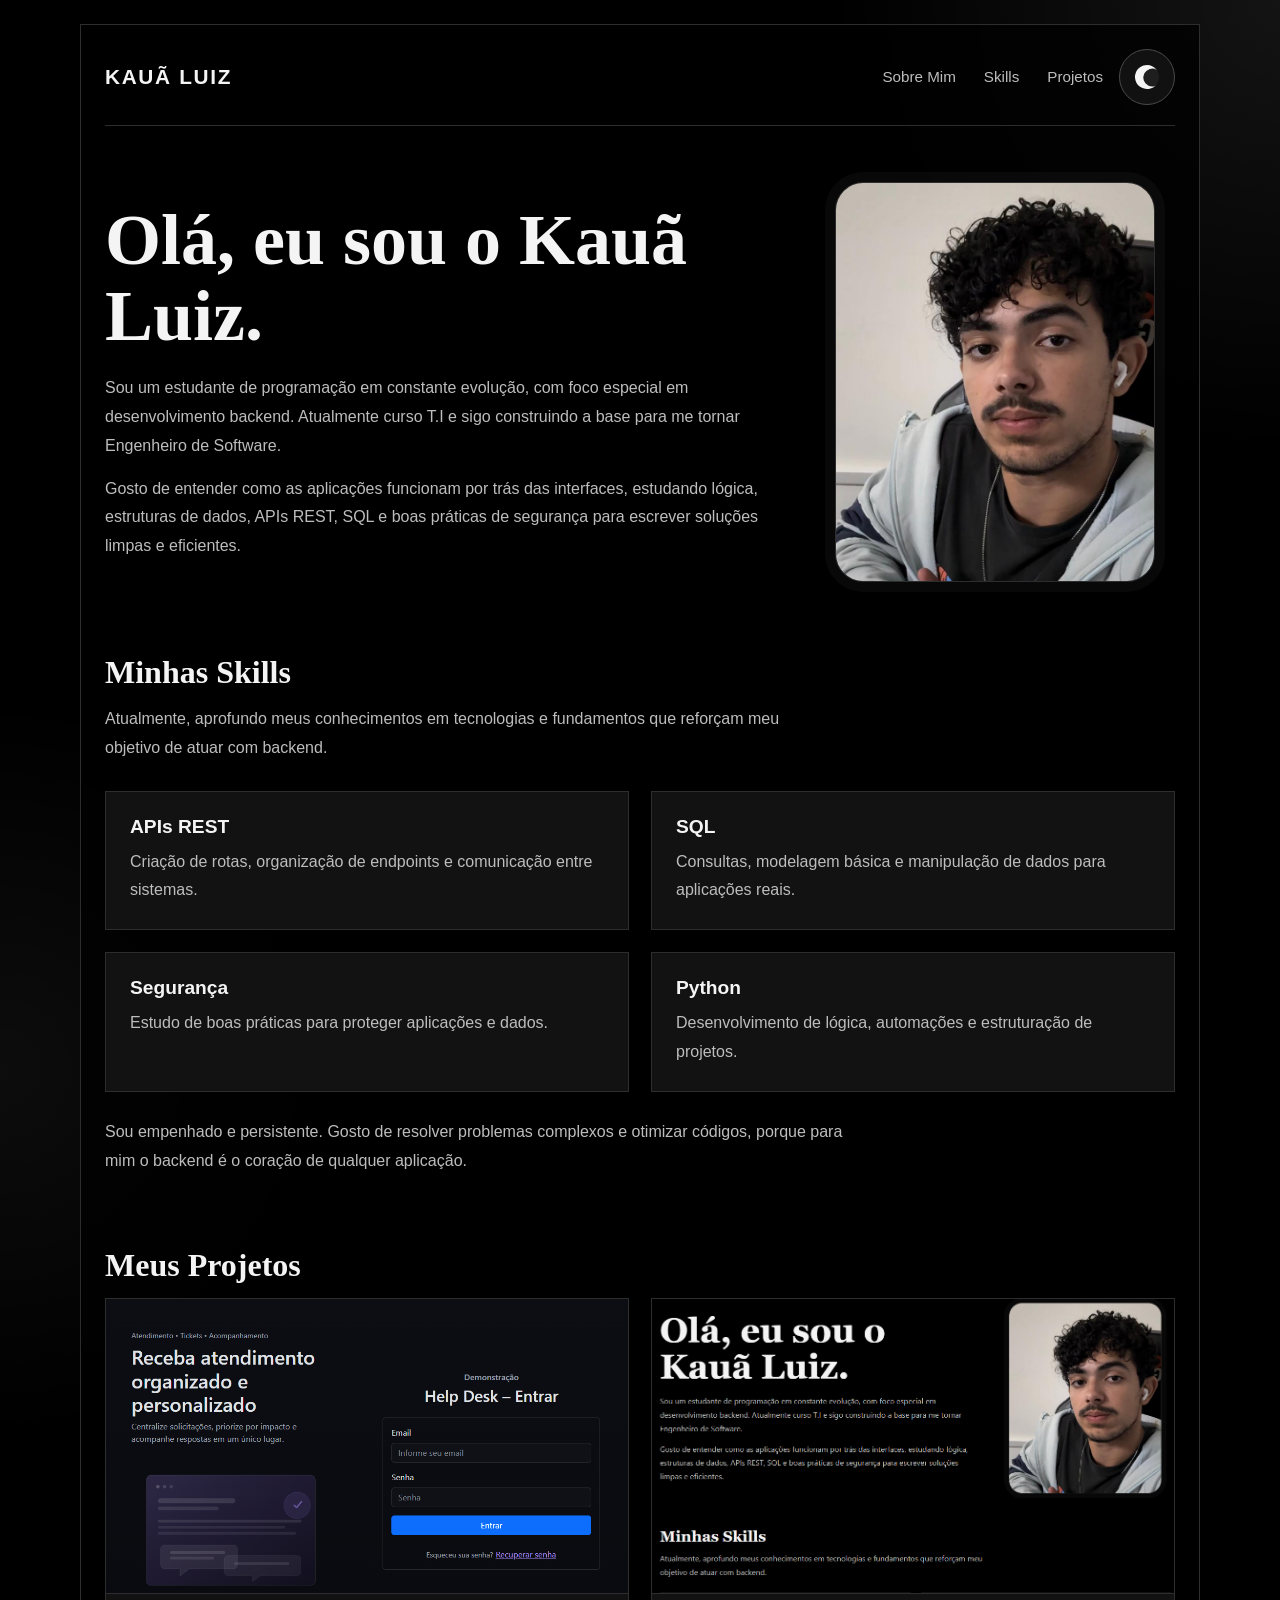
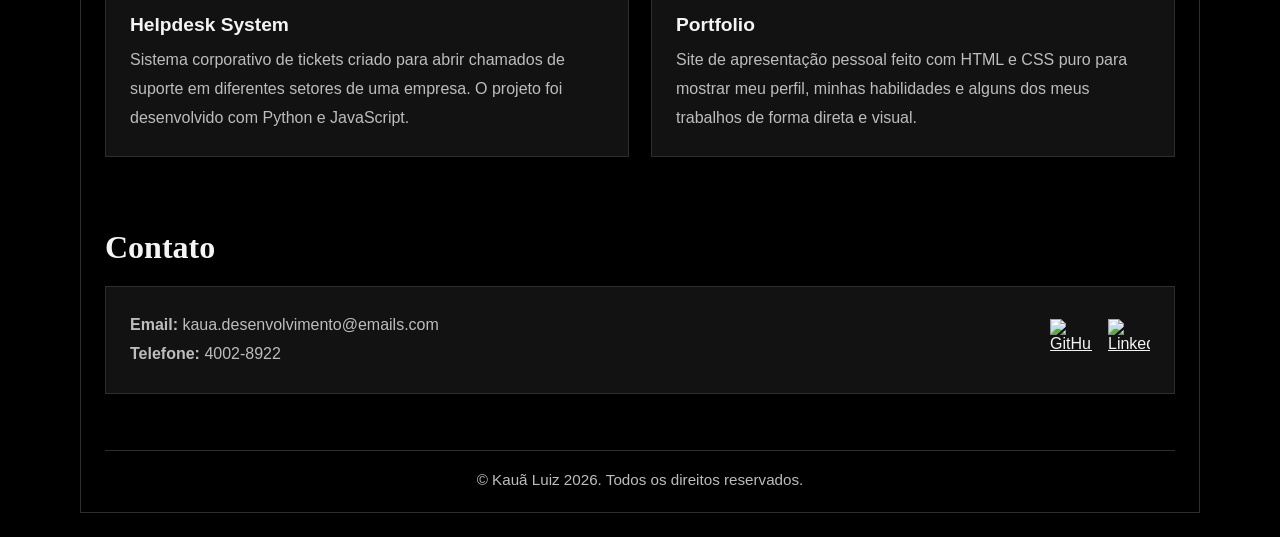
==== index.html @ 71918ac2 "Rename portfolio.html to index.html" ====
<!DOCTYPE html>
<html lang="pt-BR">
<head>
    <meta charset="UTF-8">
    <meta name="viewport" content="width=device-width, initial-scale=1.0">
    <title>Portfólio | Kauã Luiz</title>
    <link rel="stylesheet" href="style.css">
</head>
<body>
    <div id="topo"></div>
    <div class="pagina">
        <header class="topo">
            <p class="marca">Kauã Luiz</p>
            <div class="topo-acoes">
                <nav aria-label="Menu principal">
                    <ul class="menu">
                        <li><a href="#about">Sobre Mim</a></li>
                        <li><a href="#skills">Skills</a></li>
                        <li><a href="#projects">Projetos</a></li>
                    </ul>
                </nav>
                <button class="botao-tema" id="botao-tema" type="button" aria-label="Ativar tema claro" title="Ativar tema claro">
                    <span class="icone-tema icone-sol" aria-hidden="true"></span>
                    <span class="icone-tema icone-lua" aria-hidden="true"></span>
                </button>
            </div>
        </header>

        <main>
            <section class="hero" id="about">
                <div class="hero-texto">
                    <h1>Olá, eu sou o Kauã Luiz.</h1>
                    <p class="descricao-principal">
                        Sou um estudante de programação em constante evolução, com foco especial em desenvolvimento backend.
                        Atualmente curso T.I e sigo construindo a base para me tornar Engenheiro de Software.
                    </p>
                    <p class="descricao-secundaria">
                        Gosto de entender como as aplicações funcionam por trás das interfaces, estudando lógica,
                        estruturas de dados, APIs REST, SQL e boas práticas de segurança para escrever soluções limpas e eficientes.
                    </p>
                </div>

                <div class="hero-imagem">
                    <div class="moldura-imagem">
                        <img src="imagens/Foto_minha.jpeg" alt="Foto de perfil de Kauã Luiz">
                    </div>
                </div>
            </section>

            <section class="secao" id="skills">
                <h2>Minhas Skills</h2>
                <p class="secao-intro">
                    Atualmente, aprofundo meus conhecimentos em tecnologias e fundamentos que reforçam meu objetivo de atuar com backend.
                </p>

                <div class="skills-grid">
                    <article class="card-skill">
                        <h3>APIs REST</h3>
                        <p>Criação de rotas, organização de endpoints e comunicação entre sistemas.</p>
                    </article>
                    <article class="card-skill">
                        <h3>SQL</h3>
                        <p>Consultas, modelagem básica e manipulação de dados para aplicações reais.</p>
                    </article>
                    <article class="card-skill">
                        <h3>Segurança</h3>
                        <p>Estudo de boas práticas para proteger aplicações e dados.</p>
                    </article>
                    <article class="card-skill">
                        <h3>Python</h3>
                        <p>Desenvolvimento de lógica, automações e estruturação de projetos.</p>
                    </article>
                </div>

                <p class="texto-apoio">
                    Sou empenhado e persistente. Gosto de resolver problemas complexos e otimizar códigos,
                    porque para mim o backend é o coração de qualquer aplicação.
                </p>
            </section>

            <section class="secao" id="projects">
                <h2>Meus Projetos</h2>

                <div class="projetos-grid">
                    <article class="card-projeto">
                        <a class="projeto-imagem-link" href="https://github.com/Kaua-TechDev/Helpdesk-System" target="_blank" rel="noopener noreferrer" aria-label="Abrir repositório do Helpdesk System">
                            <img class="projeto-imagem" src="imagens/image.png" alt="Imagem do projeto Helpdesk System">
                        </a>
                        <h3>Helpdesk System</h3>
                        <p>
                            Sistema corporativo de tickets criado para abrir chamados de suporte em diferentes setores de uma empresa.
                            O projeto foi desenvolvido com Python e JavaScript.
                        </p>
                    </article>

                    <article class="card-projeto">
                        <a class="projeto-imagem-link" href="https://github.com/Kaua-TechDev/Portfolio" target="_blank" rel="noopener noreferrer" aria-label="Abrir repositório do Portfolio">
                            <img class="projeto-imagem" src="imagens/image_portfolio.png" alt="Imagem do projeto Portfolio">
                        </a>
                        <h3>Portfolio</h3>
                        <p>
                            Site de apresentação pessoal feito com HTML e CSS puro para mostrar meu perfil,
                            minhas habilidades e alguns dos meus trabalhos de forma direta e visual.
                        </p>
                    </article>
                </div>
            </section>

            <section class="secao contato" id="contact">
                <h2>Contato</h2>
                <div class="contato-conteudo">
                    <div>
                        <p><strong>Email:</strong> kaua.desenvolvimento@emails.com</p>
                        <p><strong>Telefone:</strong> 4002-8922</p>
                    </div>

                    <ul class="redes-sociais">
                        <li>
                            <a href="https://github.com/Kaua-TechDev" target="_blank" rel="noopener noreferrer" aria-label="GitHub">
                                <img src="https://skillicons.dev/icons?i=github" alt="GitHub">
                            </a>
                        </li>
                        <li>
                            <a href="https://www.linkedin.com/in/kaua-luiz-234524169?utm_source=share_via&utm_content=profile&utm_medium=member_ios" target="_blank" rel="noopener noreferrer" aria-label="LinkedIn">
                                <img src="https://skillicons.dev/icons?i=linkedin" alt="LinkedIn">
                            </a>
                        </li>
                    </ul>
                </div>
            </section>
        </main>

        <footer>
            <p>© Kauã Luiz 2026. Todos os direitos reservados.</p>
        </footer>
    </div>

    <button class="botao-topo" id="botao-topo" type="button" aria-label="Voltar ao topo">
        ^
    </button>

    <script src="script.js"></script>
</body>
</html>
---- style.css ----
:root {
    --bg: #000000;
    --bg-accent-1: rgba(255, 255, 255, 0.08);
    --bg-accent-2: rgba(255, 255, 255, 0.05);
    --page-bg: rgba(0, 0, 0, 0.78);
    --surface: #0a0a0a;
    --surface-alt: #121212;
    --text: #f4f4f4;
    --muted: #bdbdbd;
    --line: #2d2d2d;
    --highlight: #f0f0f0;
    --frame-bg: linear-gradient(145deg, #1a1a1a, #050505);
    --frame-ring: rgba(255, 255, 255, 0.03);
    --button-bg: rgba(18, 18, 18, 0.95);
    --button-border: #4a4a4a;
    --button-hover: #7a7a7a;
}

body.tema-claro {
    --bg: #e9e1d4;
    --bg-accent-1: rgba(255, 255, 255, 0.85);
    --bg-accent-2: rgba(102, 76, 35, 0.12);
    --page-bg: rgba(255, 252, 246, 0.96);
    --surface: #f4ede2;
    --surface-alt: #fffdf8;
    --text: #111111;
    --muted: #3f3a34;
    --line: #b7aa97;
    --highlight: #000000;
    --frame-bg: linear-gradient(145deg, #fff7eb, #e7dbc8);
    --frame-ring: rgba(17, 17, 17, 0.12);
    --button-bg: rgba(255, 252, 246, 0.98);
    --button-border: #9f907d;
    --button-hover: #6e604f;
}

* {
    box-sizing: border-box;
    margin: 0;
    padding: 0;
}

html {
    scroll-behavior: smooth;
}

body {
    background:
        radial-gradient(circle at top right, var(--bg-accent-1), transparent 18%),
        radial-gradient(circle at left center, var(--bg-accent-2), transparent 22%),
        var(--bg);
    color: var(--text);
    font-family: "Segoe UI", Tahoma, Geneva, Verdana, sans-serif;
    min-height: 100vh;
    transition: background-color 0.25s ease, color 0.25s ease;
}

a {
    color: inherit;
}

img {
    display: block;
    max-width: 100%;
}

.pagina {
    width: min(1120px, calc(100% - 32px));
    margin: 24px auto;
    padding: 24px;
    border: 1px solid var(--line);
    background-color: var(--page-bg);
    transition: background-color 0.25s ease, border-color 0.25s ease;
}

.topo {
    display: flex;
    justify-content: space-between;
    align-items: center;
    gap: 24px;
    padding-bottom: 20px;
    border-bottom: 1px solid var(--line);
}

.topo-acoes {
    display: flex;
    align-items: center;
    gap: 16px;
}

.marca {
    font-size: 1.3rem;
    font-weight: 700;
    letter-spacing: 0.08em;
    text-transform: uppercase;
}

.menu {
    list-style: none;
    display: flex;
    gap: 28px;
    flex-wrap: wrap;
}

.menu a {
    color: var(--muted);
    text-decoration: none;
    font-size: 0.95rem;
    transition: color 0.25s ease;
}

.menu a:hover {
    color: var(--highlight);
}

.botao-tema {
    width: 56px;
    height: 56px;
    padding: 0;
    position: relative;
    display: inline-flex;
    align-items: center;
    justify-content: center;
    border: 1px solid var(--button-border);
    background-color: var(--button-bg);
    color: var(--text);
    border-radius: 50%;
    cursor: pointer;
    transition: border-color 0.25s ease, background-color 0.25s ease, color 0.25s ease, transform 0.25s ease;
}

.botao-tema:hover {
    border-color: var(--button-hover);
    transform: translateY(-1px);
}

.icone-tema {
    position: absolute;
    inset: 0;
    margin: auto;
    transition: opacity 0.25s ease, transform 0.25s ease;
}

.icone-sol {
    width: 20px;
    height: 20px;
    border-radius: 50%;
    border: 3px solid currentColor;
    box-shadow:
        0 -12px 0 -9px currentColor,
        0 12px 0 -9px currentColor,
        12px 0 0 -9px currentColor,
        -12px 0 0 -9px currentColor,
        8px 8px 0 -9px currentColor,
        -8px 8px 0 -9px currentColor,
        8px -8px 0 -9px currentColor,
        -8px -8px 0 -9px currentColor;
    opacity: 0;
    transform: scale(0.7) rotate(-30deg);
}

.icone-lua {
    width: 24px;
    height: 24px;
    position: absolute;
    border-radius: 50%;
    transform: scale(1) rotate(28deg);
}

.icone-lua::before,
.icone-lua::after {
    content: "";
    position: absolute;
    border-radius: 50%;
}

.icone-lua::before {
    inset: 0;
    background-color: currentColor;
}

.icone-lua::after {
    width: 18px;
    height: 18px;
    top: 1px;
    left: 8px;
    background-color: var(--button-bg);
}

body.tema-claro .icone-sol {
    opacity: 1;
    transform: scale(1) rotate(0deg);
}

body.tema-claro .icone-lua {
    opacity: 0;
    transform: scale(0.7) rotate(58deg);
}

main {
    display: flex;
    flex-direction: column;
    gap: 72px;
    padding: 56px 0;
}

.hero {
    display: grid;
    grid-template-columns: minmax(0, 1.5fr) minmax(260px, 360px);
    align-items: center;
    gap: 40px;
}

.hero h1,
.secao h2 {
    font-family: Georgia, "Times New Roman", serif;
}

.hero h1 {
    font-size: clamp(2.4rem, 6vw, 4.5rem);
    line-height: 1.05;
    margin-bottom: 20px;
}

.descricao-principal,
.descricao-secundaria,
.secao-intro,
.card-skill p,
.card-projeto p,
.texto-apoio,
.contato p {
    color: var(--muted);
    font-size: 1rem;
    line-height: 1.8;
}

.descricao-secundaria {
    margin-top: 14px;
}

.hero-imagem {
    display: flex;
    justify-content: center;
}

.moldura-imagem {
    width: min(320px, 100%);
    aspect-ratio: 4 / 5;
    border-radius: 28px;
    border: 1px solid var(--line);
    background: var(--frame-bg);
    box-shadow: 0 0 0 10px var(--frame-ring);
    overflow: hidden;
}

.moldura-imagem img {
    width: 100%;
    height: 100%;
    object-fit: cover;
    border-radius: 20px;
    object-position: center 20%;
}

.secao h2 {
    font-size: 2rem;
    margin-bottom: 14px;
}

.secao-intro {
    max-width: 720px;
    margin-bottom: 28px;
}

.skills-grid,
.projetos-grid {
    display: grid;
    grid-template-columns: repeat(2, minmax(0, 1fr));
    gap: 22px;
}

.card-skill,
.card-projeto,
.contato-conteudo {
    border: 1px solid var(--line);
    background-color: var(--surface-alt);
    transition: background-color 0.25s ease, border-color 0.25s ease;
}

.card-skill,
.card-projeto {
    padding: 24px;
}

.card-skill h3,
.card-projeto h3 {
    font-size: 1.2rem;
    margin-bottom: 10px;
}

.card-projeto {
    overflow: hidden;
}

.projeto-imagem-link {
    display: block;
    margin: -24px -24px 20px;
    border-bottom: 1px solid var(--line);
}

.projeto-imagem {
    width: 100%;
    aspect-ratio: 16 / 9;
    object-fit: cover;
    transition: transform 0.25s ease, opacity 0.25s ease;
}

.projeto-imagem-link:hover .projeto-imagem {
    transform: scale(1.02);
    opacity: 0.9;
}

.texto-apoio {
    margin-top: 26px;
    max-width: 760px;
}

.contato-conteudo {
    margin-top: 20px;
    padding: 24px;
    display: flex;
    justify-content: space-between;
    align-items: center;
    gap: 24px;
    flex-wrap: wrap;
}

.redes-sociais {
    list-style: none;
    display: flex;
    gap: 16px;
}

.redes-sociais img {
    width: 42px;
    height: 42px;
}

footer {
    border-top: 1px solid var(--line);
    padding-top: 20px;
}

footer p {
    color: var(--muted);
    text-align: center;
    font-size: 0.95rem;
}

.botao-topo {
    position: fixed;
    right: 24px;
    bottom: 24px;
    padding: 12px 18px;
    display: flex;
    align-items: center;
    justify-content: center;
    border: 1px solid var(--button-border);
    border-radius: 999px;
    background-color: var(--button-bg);
    color: var(--text);
    font-size: 1.45rem;
    line-height: 1;
    cursor: pointer;
    box-shadow: 0 12px 28px rgba(0, 0, 0, 0.35);
    opacity: 0;
    visibility: hidden;
    transform: translateY(12px);
    transition: opacity 0.25s ease, transform 0.25s ease, visibility 0.25s ease, border-color 0.25s ease;
}

.botao-topo:hover {
    border-color: var(--button-hover);
}

.botao-topo.visivel {
    opacity: 1;
    visibility: visible;
    transform: translateY(0);
}

@media (max-width: 860px) {
    .hero,
    .skills-grid,
    .projetos-grid {
        grid-template-columns: 1fr;
    }

    .hero {
        text-align: center;
    }

    .hero-imagem {
        order: -1;
    }

    .secao-intro,
    .texto-apoio {
        max-width: none;
    }
}

@media (max-width: 640px) {
    .pagina {
        width: min(100% - 20px, 1120px);
        margin: 10px auto;
        padding: 18px;
    }

    .topo {
        flex-direction: column;
    }

    .topo-acoes {
        flex-direction: column;
        width: 100%;
    }

    .menu {
        justify-content: center;
    }

    .botao-tema {
        width: 56px;
        max-width: none;
    }

    main {
        gap: 56px;
        padding: 40px 0;
    }

    .hero h1 {
        font-size: 2.5rem;
    }

    .contato-conteudo {
        justify-content: center;
        text-align: center;
    }

    .botao-topo {
        right: 16px;
        bottom: 16px;
        padding: 10px 16px;
    }
}
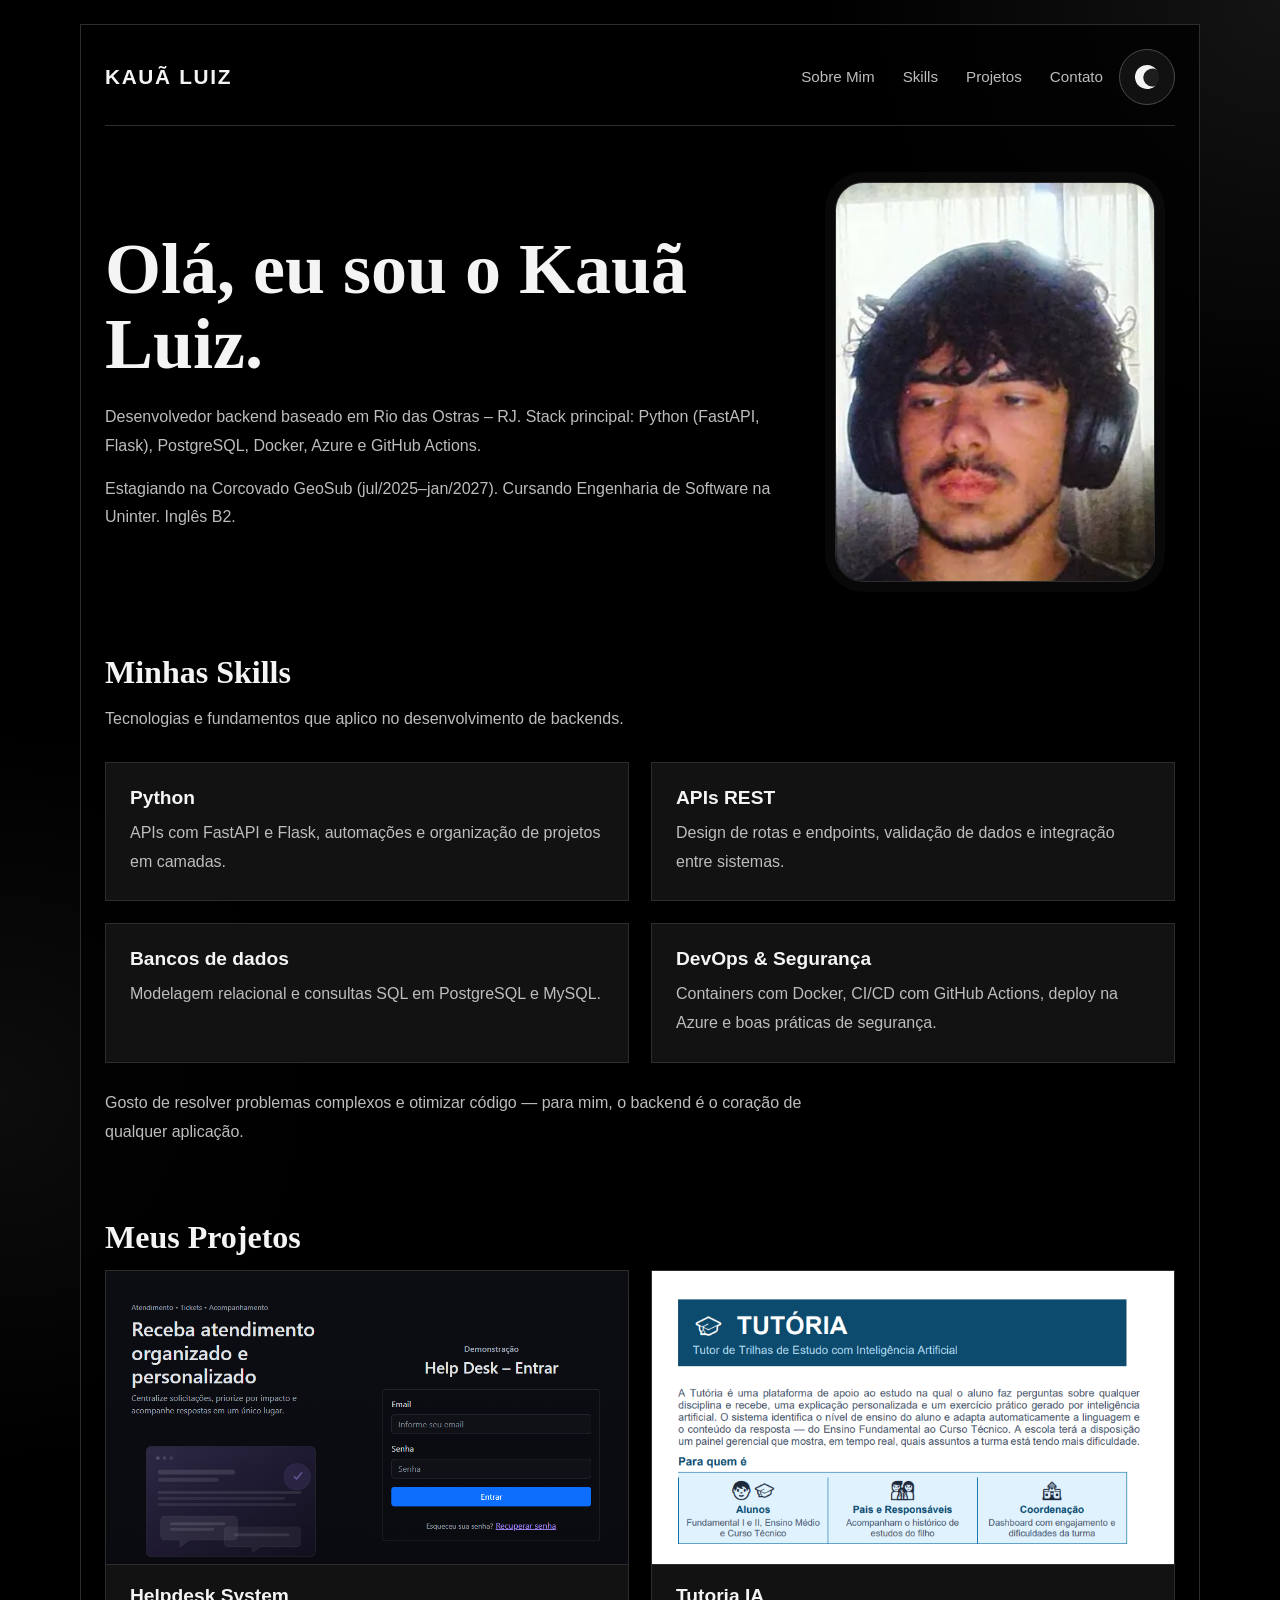
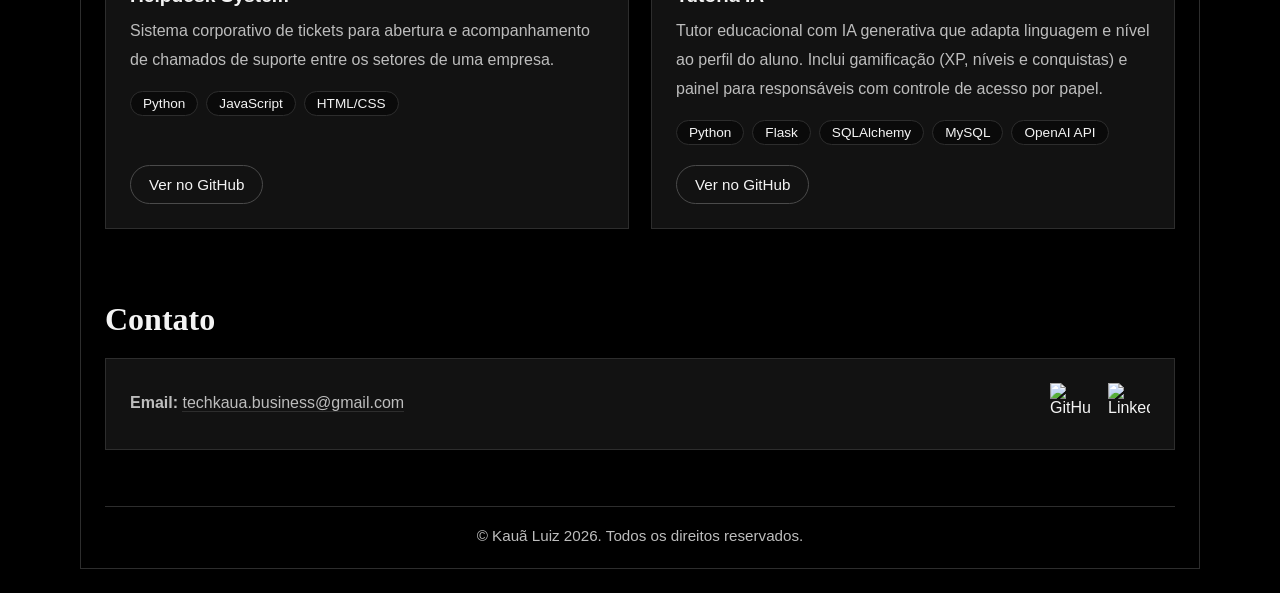
==== commit 877d8be8: "Atualiza conteúdo, contatos e projetos do portfólio - Atualiza seção Sobre e cards de skills com a s" ====
--- a/index.html
+++ b/index.html
@@ -17,6 +17,7 @@
                         <li><a href="#about">Sobre Mim</a></li>
                         <li><a href="#skills">Skills</a></li>
                         <li><a href="#projects">Projetos</a></li>
+                        <li><a href="#contact">Contato</a></li>
                     </ul>
                 </nav>
                 <button class="botao-tema" id="botao-tema" type="button" aria-label="Ativar tema claro" title="Ativar tema claro">
@@ -31,12 +32,12 @@
                 <div class="hero-texto">
                     <h1>Olá, eu sou o Kauã Luiz.</h1>
                     <p class="descricao-principal">
-                        Sou um estudante de programação em constante evolução, com foco especial em desenvolvimento backend.
-                        Atualmente curso T.I e sigo construindo a base para me tornar Engenheiro de Software.
+                        Desenvolvedor backend baseado em Rio das Ostras – RJ. Stack principal:
+                        Python (FastAPI, Flask), PostgreSQL, Docker, Azure e GitHub Actions.
                     </p>
                     <p class="descricao-secundaria">
-                        Gosto de entender como as aplicações funcionam por trás das interfaces, estudando lógica,
-                        estruturas de dados, APIs REST, SQL e boas práticas de segurança para escrever soluções limpas e eficientes.
+                        Estagiando na Corcovado GeoSub (jul/2025–jan/2027). Cursando
+                        Engenharia de Software na Uninter. Inglês B2.
                     </p>
                 </div>
 
@@ -50,31 +51,30 @@
             <section class="secao" id="skills">
                 <h2>Minhas Skills</h2>
                 <p class="secao-intro">
-                    Atualmente, aprofundo meus conhecimentos em tecnologias e fundamentos que reforçam meu objetivo de atuar com backend.
+                    Tecnologias e fundamentos que aplico no desenvolvimento de backends.
                 </p>
 
                 <div class="skills-grid">
                     <article class="card-skill">
-                        <h3>APIs REST</h3>
-                        <p>Criação de rotas, organização de endpoints e comunicação entre sistemas.</p>
+                        <h3>Python</h3>
+                        <p>APIs com FastAPI e Flask, automações e organização de projetos em camadas.</p>
                     </article>
                     <article class="card-skill">
-                        <h3>SQL</h3>
-                        <p>Consultas, modelagem básica e manipulação de dados para aplicações reais.</p>
+                        <h3>APIs REST</h3>
+                        <p>Design de rotas e endpoints, validação de dados e integração entre sistemas.</p>
                     </article>
                     <article class="card-skill">
-                        <h3>Segurança</h3>
-                        <p>Estudo de boas práticas para proteger aplicações e dados.</p>
+                        <h3>Bancos de dados</h3>
+                        <p>Modelagem relacional e consultas SQL em PostgreSQL e MySQL.</p>
                     </article>
                     <article class="card-skill">
-                        <h3>Python</h3>
-                        <p>Desenvolvimento de lógica, automações e estruturação de projetos.</p>
+                        <h3>DevOps &amp; Segurança</h3>
+                        <p>Containers com Docker, CI/CD com GitHub Actions, deploy na Azure e boas práticas de segurança.</p>
                     </article>
                 </div>
 
                 <p class="texto-apoio">
-                    Sou empenhado e persistente. Gosto de resolver problemas complexos e otimizar códigos,
-                    porque para mim o backend é o coração de qualquer aplicação.
+                    Gosto de resolver problemas complexos e otimizar código — para mim, o backend é o coração de qualquer aplicação.
                 </p>
             </section>
 
@@ -88,20 +88,34 @@
                         </a>
                         <h3>Helpdesk System</h3>
                         <p>
-                            Sistema corporativo de tickets criado para abrir chamados de suporte em diferentes setores de uma empresa.
-                            O projeto foi desenvolvido com Python e JavaScript.
+                            Sistema corporativo de tickets para abertura e acompanhamento de chamados de suporte
+                            entre os setores de uma empresa.
                         </p>
+                        <ul class="projeto-tags" aria-label="Tecnologias">
+                            <li>Python</li>
+                            <li>JavaScript</li>
+                            <li>HTML/CSS</li>
+                        </ul>
+                        <a class="botao-projeto" href="https://github.com/Kaua-TechDev/Helpdesk-System" target="_blank" rel="noopener noreferrer">Ver no GitHub</a>
                     </article>
 
                     <article class="card-projeto">
-                        <a class="projeto-imagem-link" href="https://github.com/Kaua-TechDev/Portfolio" target="_blank" rel="noopener noreferrer" aria-label="Abrir repositório do Portfolio">
-                            <img class="projeto-imagem" src="imagens/image_portfolio.png" alt="Imagem do projeto Portfolio">
+                        <a class="projeto-imagem-link" href="https://github.com/Kaua-TechDev/Tutoria_IA" target="_blank" rel="noopener noreferrer" aria-label="Abrir repositório do Tutoria IA">
+                            <img class="projeto-imagem" src="imagens/image_tutoria.png" alt="Capa do projeto Tutória, tutor de trilhas de estudo com IA">
                         </a>
-                        <h3>Portfolio</h3>
+                        <h3>Tutoria IA</h3>
                         <p>
-                            Site de apresentação pessoal feito com HTML e CSS puro para mostrar meu perfil,
-                            minhas habilidades e alguns dos meus trabalhos de forma direta e visual.
+                            Tutor educacional com IA generativa que adapta linguagem e nível ao perfil do aluno.
+                            Inclui gamificação (XP, níveis e conquistas) e painel para responsáveis com controle de acesso por papel.
                         </p>
+                        <ul class="projeto-tags" aria-label="Tecnologias">
+                            <li>Python</li>
+                            <li>Flask</li>
+                            <li>SQLAlchemy</li>
+                            <li>MySQL</li>
+                            <li>OpenAI API</li>
+                        </ul>
+                        <a class="botao-projeto" href="https://github.com/Kaua-TechDev/Tutoria_IA" target="_blank" rel="noopener noreferrer">Ver no GitHub</a>
                     </article>
                 </div>
             </section>
@@ -110,8 +124,7 @@
                 <h2>Contato</h2>
                 <div class="contato-conteudo">
                     <div>
-                        <p><strong>Email:</strong> kaua.desenvolvimento@emails.com</p>
-                        <p><strong>Telefone:</strong> 4002-8922</p>
+                        <p><strong>Email:</strong> <a href="mailto:techkaua.business@gmail.com">techkaua.business@gmail.com</a></p>
                     </div>
 
                     <ul class="redes-sociais">
@@ -121,7 +134,7 @@
                             </a>
                         </li>
                         <li>
-                            <a href="https://www.linkedin.com/in/kaua-luiz-234524169?utm_source=share_via&utm_content=profile&utm_medium=member_ios" target="_blank" rel="noopener noreferrer" aria-label="LinkedIn">
+                            <a href="https://www.linkedin.com/in/kaua-luiz-234524169" target="_blank" rel="noopener noreferrer" aria-label="LinkedIn">
                                 <img src="https://skillicons.dev/icons?i=linkedin" alt="LinkedIn">
                             </a>
                         </li>
--- a/style.css
+++ b/style.css
@@ -283,7 +283,13 @@
 .contato-conteudo {
     border: 1px solid var(--line);
     background-color: var(--surface-alt);
-    transition: background-color 0.25s ease, border-color 0.25s ease;
+    transition: background-color 0.25s ease, border-color 0.25s ease, transform 0.25s ease;
+}
+
+.card-skill:hover,
+.card-projeto:hover {
+    border-color: var(--button-hover);
+    transform: translateY(-3px);
 }
 
 .card-skill,
@@ -294,10 +300,13 @@
 .card-skill h3,
 .card-projeto h3 {
     font-size: 1.2rem;
+    font-weight: 700;
     margin-bottom: 10px;
 }
 
 .card-projeto {
+    display: flex;
+    flex-direction: column;
     overflow: hidden;
 }
 
@@ -317,6 +326,63 @@
 .projeto-imagem-link:hover .projeto-imagem {
     transform: scale(1.02);
     opacity: 0.9;
+}
+
+.projeto-tags {
+    list-style: none;
+    display: flex;
+    flex-wrap: wrap;
+    gap: 8px;
+    margin: 16px 0 20px;
+}
+
+.projeto-tags li {
+    padding: 4px 12px;
+    border: 1px solid var(--line);
+    border-radius: 999px;
+    background-color: var(--surface);
+    color: var(--text);
+    font-size: 0.85rem;
+}
+
+.botao-projeto {
+    align-self: flex-start;
+    margin-top: auto;
+    padding: 10px 18px;
+    border: 1px solid var(--button-border);
+    border-radius: 999px;
+    background-color: var(--button-bg);
+    color: var(--text);
+    font-size: 0.95rem;
+    text-decoration: none;
+    transition: border-color 0.25s ease, transform 0.25s ease;
+}
+
+.botao-projeto:hover {
+    border-color: var(--button-hover);
+    transform: translateY(-1px);
+}
+
+.contato a {
+    text-decoration: none;
+    border-bottom: 1px solid var(--line);
+    transition: border-color 0.25s ease, color 0.25s ease;
+}
+
+.contato a:hover {
+    color: var(--highlight);
+    border-color: var(--button-hover);
+}
+
+.redes-sociais a {
+    display: block;
+    border: none;
+    transition: transform 0.25s ease, opacity 0.25s ease;
+}
+
+.redes-sociais a:hover {
+    transform: translateY(-2px);
+    opacity: 0.85;
 }
 
 .texto-apoio {
@@ -427,6 +493,20 @@
 
     .menu {
         justify-content: center;
+        gap: 12px 20px;
+    }
+
+    .secao h2 {
+        font-size: 1.7rem;
+    }
+
+    .card-skill,
+    .card-projeto {
+        padding: 20px;
+    }
+
+    .projeto-imagem-link {
+        margin: -20px -20px 18px;
     }
 
     .botao-tema {
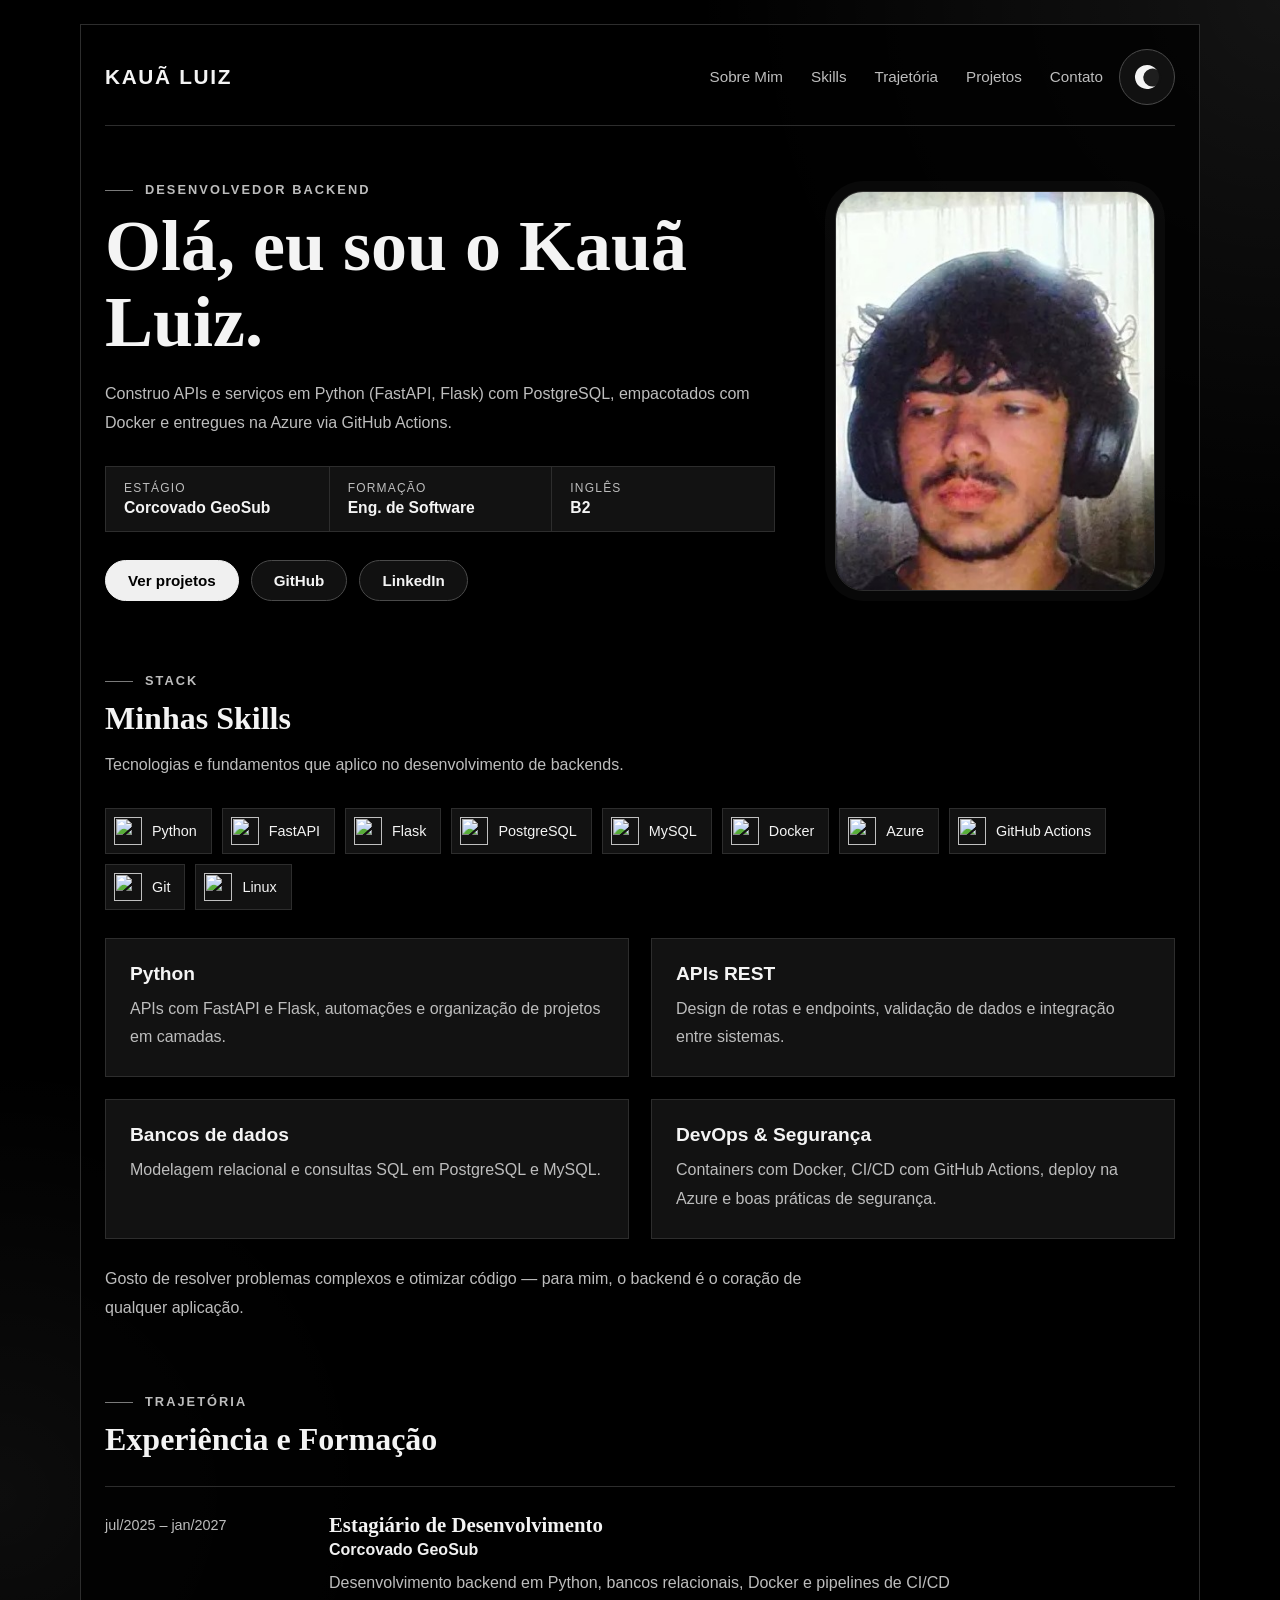
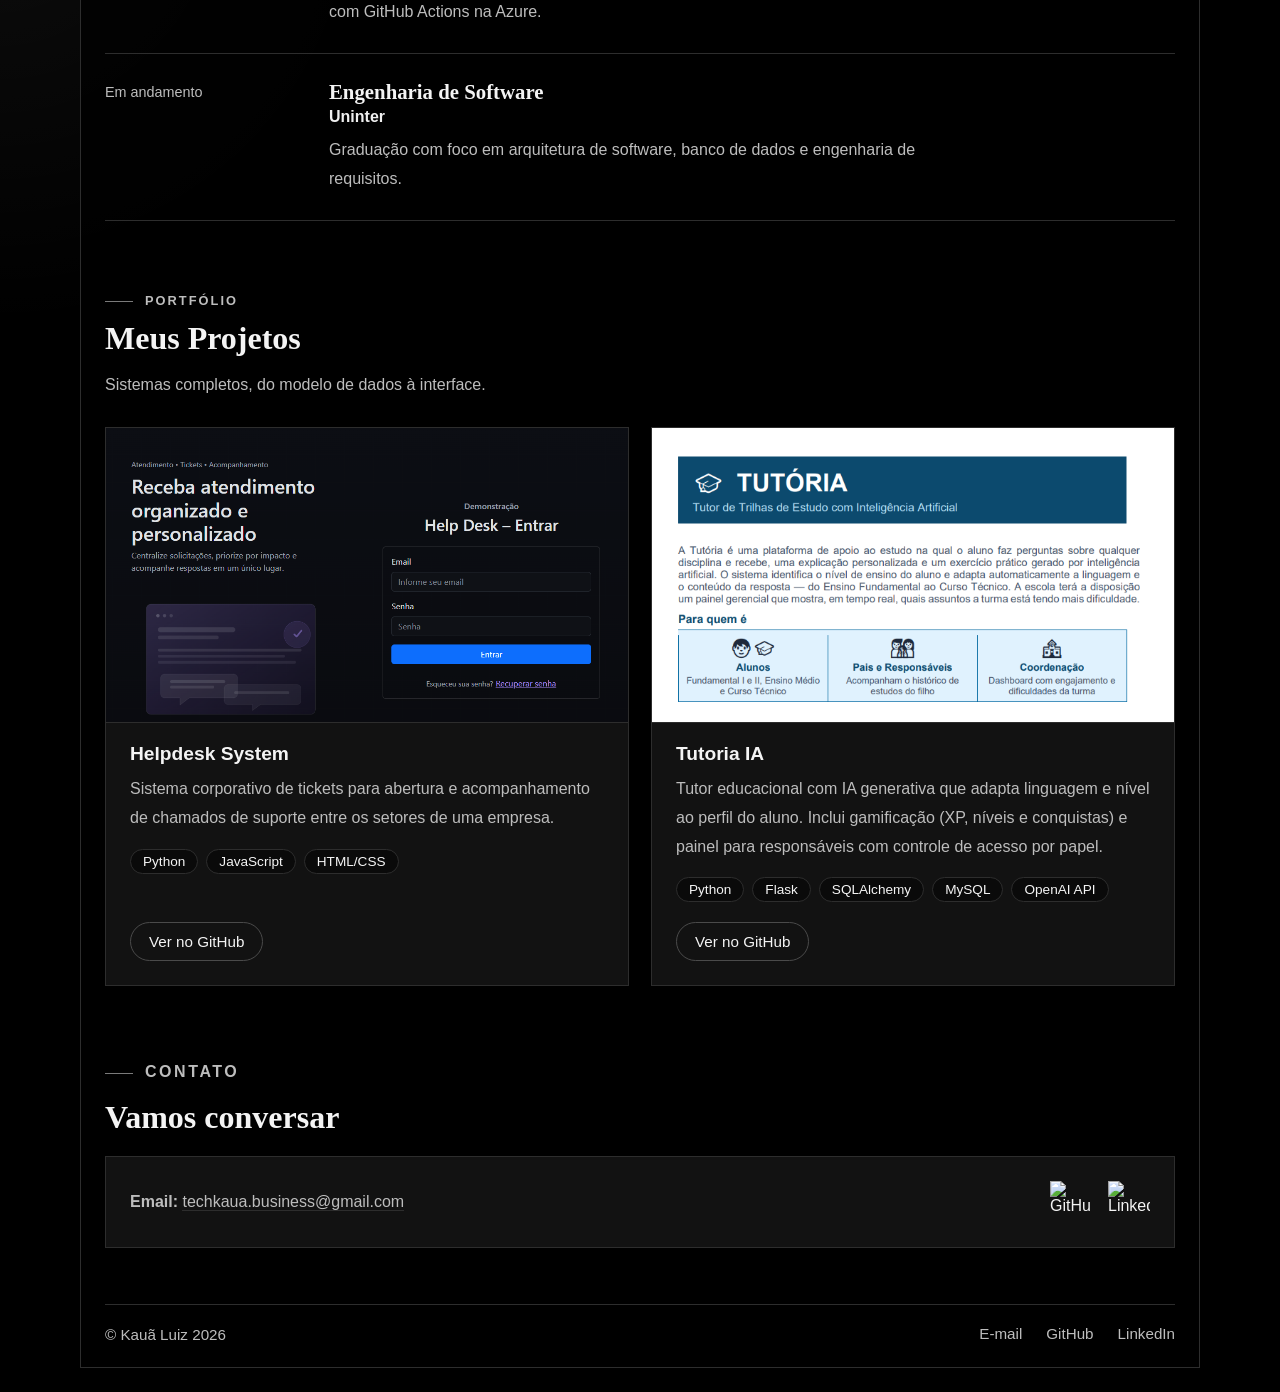
==== commit 493012aa: "Redesign leve: hero com destaques, faixa de stack, trajetória e rodapé com links" ====
--- a/index.html
+++ b/index.html
@@ -16,6 +16,7 @@
                     <ul class="menu">
                         <li><a href="#about">Sobre Mim</a></li>
                         <li><a href="#skills">Skills</a></li>
+                        <li><a href="#journey">Trajetória</a></li>
                         <li><a href="#projects">Projetos</a></li>
                         <li><a href="#contact">Contato</a></li>
                     </ul>
@@ -30,15 +31,33 @@
         <main>
             <section class="hero" id="about">
                 <div class="hero-texto">
+                    <p class="sobretitulo">Desenvolvedor Backend</p>
                     <h1>Olá, eu sou o Kauã Luiz.</h1>
                     <p class="descricao-principal">
-                        Desenvolvedor backend baseado em Rio das Ostras – RJ. Stack principal:
-                        Python (FastAPI, Flask), PostgreSQL, Docker, Azure e GitHub Actions.
+                        Construo APIs e serviços em Python (FastAPI, Flask) com PostgreSQL,
+                        empacotados com Docker e entregues na Azure via GitHub Actions.
                     </p>
-                    <p class="descricao-secundaria">
-                        Estagiando na Corcovado GeoSub (jul/2025–jan/2027). Cursando
-                        Engenharia de Software na Uninter. Inglês B2.
-                    </p>
+
+                    <ul class="hero-dados">
+                        <li>
+                            <span>Estágio</span>
+                            <strong>Corcovado GeoSub</strong>
+                        </li>
+                        <li>
+                            <span>Formação</span>
+                            <strong>Eng. de Software</strong>
+                        </li>
+                        <li>
+                            <span>Inglês</span>
+                            <strong>B2</strong>
+                        </li>
+                    </ul>
+
+                    <div class="hero-acoes">
+                        <a class="botao botao-cheio" href="#projects">Ver projetos</a>
+                        <a class="botao" href="https://github.com/Kaua-TechDev" target="_blank" rel="noopener noreferrer">GitHub</a>
+                        <a class="botao" href="https://www.linkedin.com/in/kaua-luiz-234524169" target="_blank" rel="noopener noreferrer">LinkedIn</a>
+                    </div>
                 </div>
 
                 <div class="hero-imagem">
@@ -49,11 +68,25 @@
             </section>
 
             <section class="secao" id="skills">
+                <p class="sobretitulo">Stack</p>
                 <h2>Minhas Skills</h2>
                 <p class="secao-intro">
                     Tecnologias e fundamentos que aplico no desenvolvimento de backends.
                 </p>
 
+                <ul class="stack-icones" aria-label="Tecnologias">
+                    <li><img src="https://skillicons.dev/icons?i=python" alt=""><span>Python</span></li>
+                    <li><img src="https://skillicons.dev/icons?i=fastapi" alt=""><span>FastAPI</span></li>
+                    <li><img src="https://skillicons.dev/icons?i=flask" alt=""><span>Flask</span></li>
+                    <li><img src="https://skillicons.dev/icons?i=postgres" alt=""><span>PostgreSQL</span></li>
+                    <li><img src="https://skillicons.dev/icons?i=mysql" alt=""><span>MySQL</span></li>
+                    <li><img src="https://skillicons.dev/icons?i=docker" alt=""><span>Docker</span></li>
+                    <li><img src="https://skillicons.dev/icons?i=azure" alt=""><span>Azure</span></li>
+                    <li><img src="https://skillicons.dev/icons?i=githubactions" alt=""><span>GitHub Actions</span></li>
+                    <li><img src="https://skillicons.dev/icons?i=git" alt=""><span>Git</span></li>
+                    <li><img src="https://skillicons.dev/icons?i=linux" alt=""><span>Linux</span></li>
+                </ul>
+
                 <div class="skills-grid">
                     <article class="card-skill">
                         <h3>Python</h3>
@@ -78,8 +111,36 @@
                 </p>
             </section>
 
+            <section class="secao" id="journey">
+                <p class="sobretitulo">Trajetória</p>
+                <h2>Experiência e Formação</h2>
+
+                <div class="trajetoria">
+                    <article class="item-trajetoria">
+                        <p class="item-periodo">jul/2025 – jan/2027</p>
+                        <div>
+                            <h3>Estagiário de Desenvolvimento</h3>
+                            <p class="item-local">Corcovado GeoSub</p>
+                            <p>Desenvolvimento backend em Python, bancos relacionais, Docker e pipelines de CI/CD com GitHub Actions na Azure.</p>
+                        </div>
+                    </article>
+                    <article class="item-trajetoria">
+                        <p class="item-periodo">Em andamento</p>
+                        <div>
+                            <h3>Engenharia de Software</h3>
+                            <p class="item-local">Uninter</p>
+                            <p>Graduação com foco em arquitetura de software, banco de dados e engenharia de requisitos.</p>
+                        </div>
+                    </article>
+                </div>
+            </section>
+
             <section class="secao" id="projects">
+                <p class="sobretitulo">Portfólio</p>
                 <h2>Meus Projetos</h2>
+                <p class="secao-intro">
+                    Sistemas completos, do modelo de dados à interface.
+                </p>
 
                 <div class="projetos-grid">
                     <article class="card-projeto">
@@ -121,7 +182,8 @@
             </section>
 
             <section class="secao contato" id="contact">
-                <h2>Contato</h2>
+                <p class="sobretitulo">Contato</p>
+                <h2>Vamos conversar</h2>
                 <div class="contato-conteudo">
                     <div>
                         <p><strong>Email:</strong> <a href="mailto:techkaua.business@gmail.com">techkaua.business@gmail.com</a></p>
@@ -144,7 +206,12 @@
         </main>
 
         <footer>
-            <p>© Kauã Luiz 2026. Todos os direitos reservados.</p>
+            <p>© Kauã Luiz 2026</p>
+            <ul class="rodape-links">
+                <li><a href="mailto:techkaua.business@gmail.com">E-mail</a></li>
+                <li><a href="https://github.com/Kaua-TechDev" target="_blank" rel="noopener noreferrer">GitHub</a></li>
+                <li><a href="https://www.linkedin.com/in/kaua-luiz-234524169" target="_blank" rel="noopener noreferrer">LinkedIn</a></li>
+            </ul>
         </footer>
     </div>
 
--- a/style.css
+++ b/style.css
@@ -411,15 +411,187 @@
     height: 42px;
 }
 
+.sobretitulo {
+    color: var(--muted);
+    font-size: 0.8rem;
+    font-weight: 600;
+    letter-spacing: 0.16em;
+    text-transform: uppercase;
+    margin-bottom: 12px;
+}
+
+.sobretitulo::before {
+    content: "";
+    display: inline-block;
+    width: 28px;
+    height: 1px;
+    margin-right: 12px;
+    vertical-align: middle;
+    background-color: var(--button-hover);
+}
+
+.hero-dados {
+    list-style: none;
+    display: grid;
+    grid-template-columns: repeat(3, minmax(0, 1fr));
+    margin-top: 28px;
+    border: 1px solid var(--line);
+    background-color: var(--surface-alt);
+}
+
+.hero-dados li {
+    display: flex;
+    flex-direction: column;
+    gap: 4px;
+    padding: 14px 18px;
+}
+
+.hero-dados li + li {
+    border-left: 1px solid var(--line);
+}
+
+.hero-dados span {
+    color: var(--muted);
+    font-size: 0.75rem;
+    letter-spacing: 0.1em;
+    text-transform: uppercase;
+}
+
+.hero-dados strong {
+    font-size: 0.98rem;
+}
+
+.hero-acoes {
+    display: flex;
+    flex-wrap: wrap;
+    gap: 12px;
+    margin-top: 28px;
+}
+
+.botao {
+    padding: 11px 22px;
+    border: 1px solid var(--button-border);
+    border-radius: 999px;
+    background-color: var(--button-bg);
+    color: var(--text);
+    font-size: 0.95rem;
+    font-weight: 600;
+    text-decoration: none;
+    transition: border-color 0.25s ease, background-color 0.25s ease, color 0.25s ease, transform 0.25s ease;
+}
+
+.botao:hover {
+    border-color: var(--button-hover);
+    transform: translateY(-1px);
+}
+
+.botao-cheio {
+    border-color: var(--highlight);
+    background-color: var(--highlight);
+    color: var(--bg);
+}
+
+.botao-cheio:hover {
+    border-color: var(--highlight);
+    background-color: transparent;
+    color: var(--highlight);
+}
+
+.stack-icones {
+    list-style: none;
+    display: flex;
+    flex-wrap: wrap;
+    gap: 10px;
+    margin-bottom: 28px;
+}
+
+.stack-icones li {
+    display: flex;
+    align-items: center;
+    gap: 10px;
+    padding: 8px 14px 8px 8px;
+    border: 1px solid var(--line);
+    background-color: var(--surface-alt);
+    font-size: 0.9rem;
+    transition: border-color 0.25s ease, transform 0.25s ease;
+}
+
+.stack-icones li:hover {
+    border-color: var(--button-hover);
+    transform: translateY(-2px);
+}
+
+.stack-icones img {
+    width: 28px;
+    height: 28px;
+}
+
+.trajetoria {
+    border-top: 1px solid var(--line);
+    margin-top: 28px;
+}
+
+.item-trajetoria {
+    display: grid;
+    grid-template-columns: 200px minmax(0, 1fr);
+    gap: 24px;
+    padding: 26px 0;
+    border-bottom: 1px solid var(--line);
+}
+
+.item-periodo {
+    color: var(--muted);
+    font-size: 0.9rem;
+    padding-top: 4px;
+}
+
+.item-trajetoria h3 {
+    font-family: Georgia, "Times New Roman", serif;
+    font-size: 1.3rem;
+}
+
+.item-local {
+    color: var(--highlight);
+    font-weight: 600;
+    margin: 4px 0 10px;
+}
+
+.item-trajetoria p:not(.item-periodo, .item-local) {
+    color: var(--muted);
+    line-height: 1.8;
+    max-width: 640px;
+}
+
 footer {
+    display: flex;
+    justify-content: space-between;
+    align-items: center;
+    gap: 16px;
+    flex-wrap: wrap;
     border-top: 1px solid var(--line);
     padding-top: 20px;
 }
 
 footer p {
     color: var(--muted);
-    text-align: center;
     font-size: 0.95rem;
+}
+
+.rodape-links {
+    list-style: none;
+    display: flex;
+    gap: 24px;
+}
+
+.rodape-links a {
+    color: var(--muted);
+    font-size: 0.95rem;
+    text-decoration: none;
+    transition: color 0.25s ease;
+}
+
+.rodape-links a:hover {
+    color: var(--highlight);
 }
 
 .botao-topo {
@@ -509,6 +681,29 @@
         margin: -20px -20px 18px;
     }
 
+    .hero-dados {
+        grid-template-columns: 1fr;
+        text-align: left;
+    }
+
+    .hero-dados li + li {
+        border-left: none;
+        border-top: 1px solid var(--line);
+    }
+
+    .hero-acoes {
+        justify-content: center;
+    }
+
+    .item-trajetoria {
+        grid-template-columns: 1fr;
+        gap: 6px;
+    }
+
+    footer {
+        flex-direction: column;
+    }
+
     .botao-tema {
         width: 56px;
         max-width: none;
